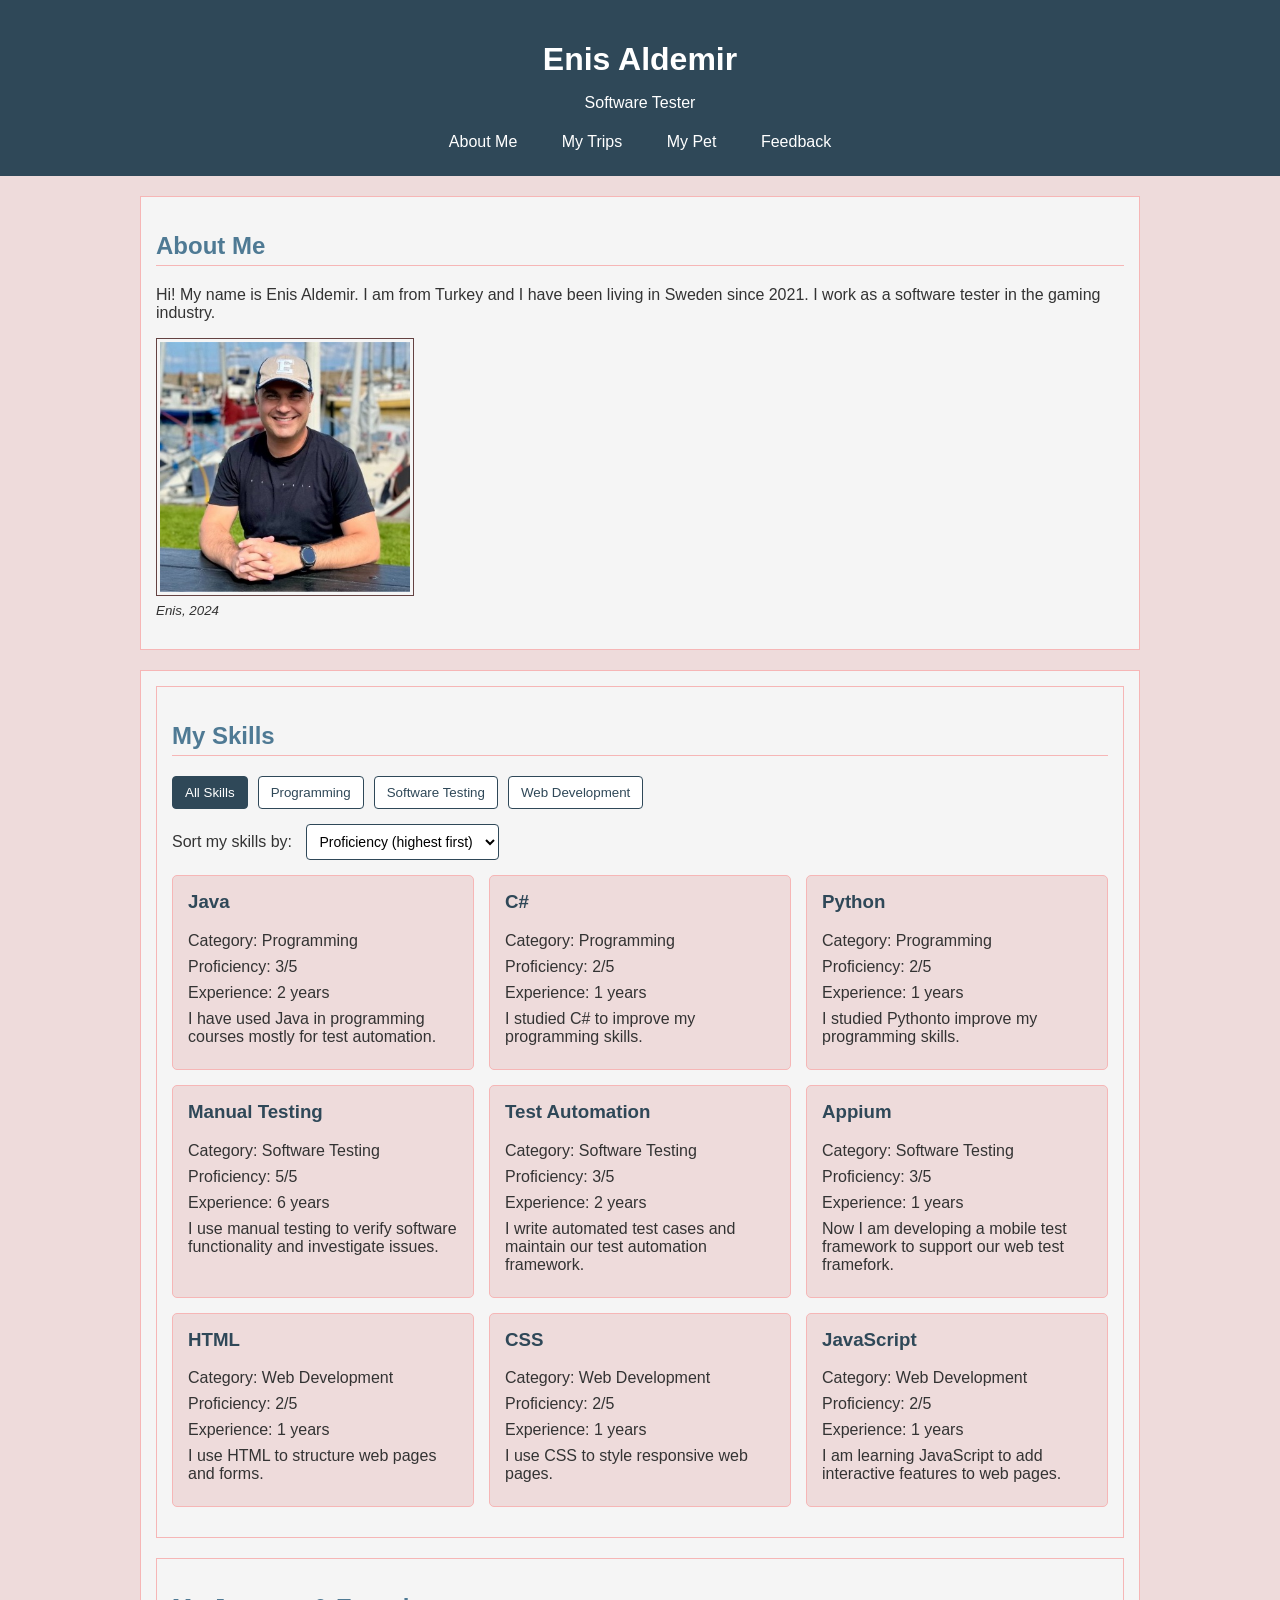
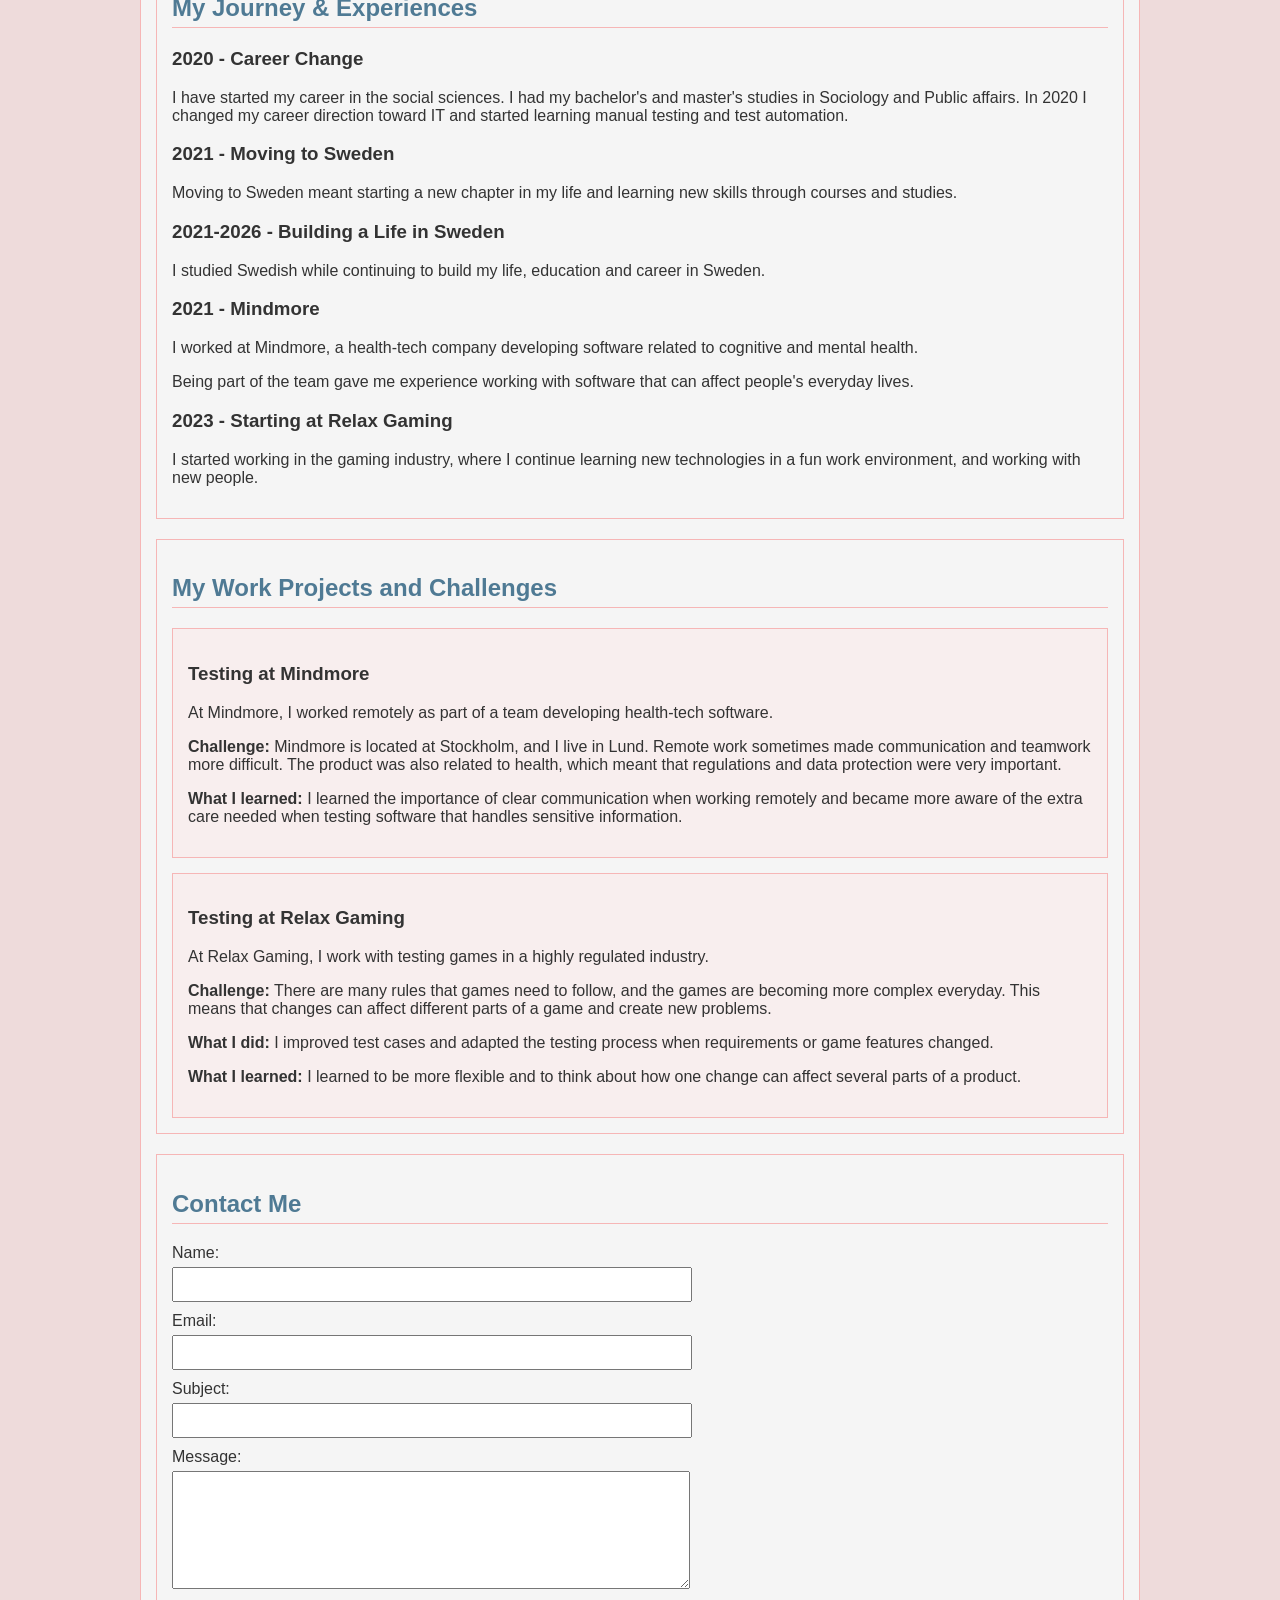
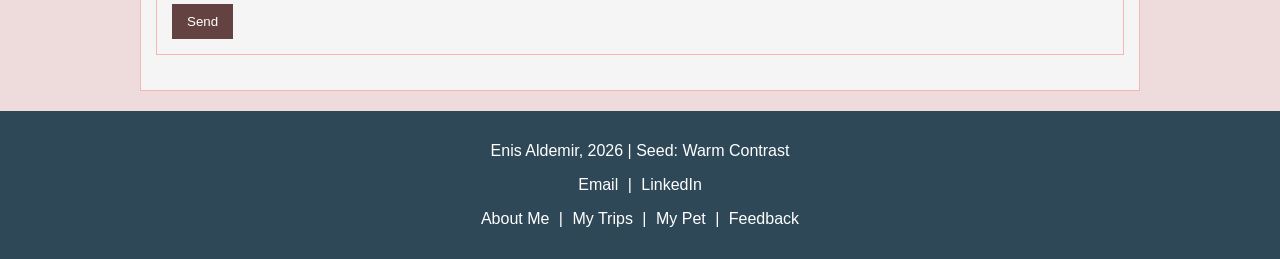
==== portfolio-website/index.html @ 662bd3ad "Rename folder name and reorganize Lab 1 and Lab 2 development screenshots" ====
<!DOCTYPE html>
<html lang="en">

<head>
    <meta charset="UTF-8">
    <meta name="description" content="My personal portfolio - Enis Aldemir">
    <meta name="viewport" content="width=device-width, initial-scale=1.0">
    <title>Enis Aldemir's Portfolio</title>
    <link rel="stylesheet" href="style.css">
</head>

<body>

    <header>
        <h1>Enis Aldemir</h1>
        <p>Software Tester</p>

        <nav>
            <a href="index.html">About Me</a>
            <a href="trips.html">My Trips</a>
            <a href="pet.html">My Pet</a>
            <a href="feedback.html">Feedback</a>
        </nav>
    </header>

    <main>
        <section>
            <h2>About Me</h2>
            <p> Hi! My name is Enis Aldemir. I am from Turkey and I have been
                living in Sweden since 2021. I work as a software tester
                in the gaming industry.
            </p>

            <figure>
                <img class="profile-image" src="./images/index/profile.jpeg" alt="Image of Enis">
                <figcaption>Enis, 2024</figcaption>
            </figure>
        </section>

        <section>
            <!-- <h2>My Skills</h2> -->

            <section id="skillsSection">
                <h2>My Skills</h2>

                <div id="skillFilters">
                    <button type="button" data-category="All" aria-pressed="true">
                        All Skills
                    </button>
                    <button type="button" data-category="Programming" aria-pressed="false">
                        Programming
                    </button>
                    <button type="button" data-category="Software Testing" aria-pressed="false">
                        Software Testing
                    </button>
                    <button type="button" data-category="Web Development" aria-pressed="false">
                        Web Development
                    </button>
                </div>

                <div id="skillSortControls">
                    <label for="skillSort">Sort my skills by:</label>

                    <select id="skillSort">
                        <option value="proficiency">Proficiency (highest first)</option>
                        <option value="experience">Experience (highest first)</option>
                        <option value="name">Name (A–Z)</option>
                    </select>
                </div>

                <p id="skillsCount" role="status" aria-live="polite"></p>

                <div id="skillsContainer"></div>

                <div id="skillsContainer"></div>

                <!-- Below hardcoded skills from Lab-1 are replaced with dynamic skills that will be pulled from skill.js file -->
                <!-- 
</section>
            <p>
                Since I am working in the IT industry, I try to keep myself up-to-date with some skills.
                I like learning & exploring new stuff and implementing them into my daily life.
            </p>
            <p>
                Here are some of my fancy skills
            </p>

            <h3>1. Manual and Automation Testing</h3>
            <p>Proficiency: Advanced</p>
            <p>
                I use manual and automated testing in my professional work.
            </p>

            <h3>2. Java</h3>
            <p>Proficiency: Intermediate</p>
            <p>
                I have used Java in programming studies and automation work.
            </p>

            <h3>3. C#</h3>
            <p>Proficiency: Intermediate</p>
            <p>
                I have studied C# and used it in programming exercises and projects.
            </p>

            <h3>4. Appium</h3>
            <p>Proficiency: Intermediate</p>
            <p>
                I have used Appium for mobile test automation.
            </p> -->

            </section>

            <section>
                <h2>My Journey & Experiences</h2>


                <h3>2020 - Career Change</h3>
                <p>
                    I have started my career in the social sciences. I had my bachelor's
                    and master's studies in Sociology and Public affairs.
                    In 2020 I changed my career direction toward IT and started learning
                    manual testing and test automation.
                </p>

                <h3>2021 - Moving to Sweden</h3>
                <p>
                    Moving to Sweden meant starting a new chapter in my life and learning
                    new skills through courses and studies.
                </p>

                <h3>2021-2026 - Building a Life in Sweden</h3>
                <p>
                    I studied Swedish while continuing to build my life,
                    education and career in Sweden.
                </p>

                <h3>2021 - Mindmore </h3>
                <p>
                    I worked at Mindmore, a health-tech company developing
                    software related to cognitive and mental health.
                </p>

                <p>
                    Being part of the team gave me experience working with
                    software that can affect people's everyday lives.
                </p>

                <h3>2023 - Starting at Relax Gaming</h3>
                <p>
                    I started working in the gaming industry, where I continue
                    learning new technologies in a fun work environment,
                    and working with new people.
                </p>

            </section>

            <section>
                <h2>My Work Projects and Challenges</h2>

                <article>
                    <h3>Testing at Mindmore</h3>

                    <p>
                        At Mindmore, I worked remotely as part of a team developing
                        health-tech software.
                    </p>

                    <p>
                        <strong>Challenge:</strong>
                        Mindmore is located at Stockholm, and I live in Lund. Remote work sometimes made
                        communication and
                        teamwork more difficult. The product was also related to health, which meant
                        that regulations and data protection were very important.
                    </p>

                    <p>
                        <strong>What I learned:</strong>
                        I learned the importance of clear communication when working
                        remotely and became more aware of the extra care needed when
                        testing software that handles sensitive information.
                    </p>
                </article>

                <article>
                    <h3>Testing at Relax Gaming</h3>

                    <p>
                        At Relax Gaming, I work with testing games in a highly
                        regulated industry.
                    </p>

                    <p>
                        <strong>Challenge:</strong>
                        There are many rules that games need to follow, and
                        the games are becoming more complex everyday. This means that changes can
                        affect different parts of a game and create new problems.
                    </p>

                    <p>
                        <strong>What I did:</strong>
                        I improved test cases and adapted the testing process when
                        requirements or game features changed.
                    </p>

                    <p>
                        <strong>What I learned:</strong>
                        I learned to be more flexible and to think about how one
                        change can affect several parts of a product.
                    </p>
                </article>
            </section>

            <section>
                <h2>Contact Me</h2>

                <form>
                    <label for="name">Name:</label>
                    <input type="text" id="name" name="name" required />

                    <label for="email">Email:</label>
                    <input type="email" id="email" name="email" required />

                    <label for="subject">Subject:</label>
                    <input type="text" id="subject" name="subject" required />

                    <label for="message">Message:</label>
                    <textarea id="message" name="message" required></textarea>

                    <input type="submit" value="Send" />
                </form>
            </section>

    </main>

    <footer>

        <p>Enis Aldemir, 2026 | Seed: Warm Contrast</p>

        <p>
            <a href="mailto:enisaldemir0@gmail.com">Email</a> |
            <a href="https://www.linkedin.com/in/enisaldemir/" target="_blank">LinkedIn</a>
        </p>

        <p>
            <a href="index.html">About Me</a> |
            <a href="trips.html">My Trips</a> |
            <a href="pet.html">My Pet</a> |
            <a href="feedback.html">Feedback</a>
        </p>


    </footer>

    <script src="skills.js"></script>

</body>

</html>
---- portfolio-website/style.css ----
/* General page CSS styling */
body {
    font-family: Arial, sans-serif;
    background-color: #eedbdb;
    color: #333333;
    margin: 0;
}

header {
    background-color: #2f4858;
    color: white;
    text-align: center;
    padding: 20px;
}

header h1 {
    margin-bottom: 5px;
}

nav {
    margin-top: 15px;
}

article {
    background-color: #f8eeee;
    border: 1px solid #f6b6b6;
    padding: 15px;
    margin-top: 15px;
}

/* Navigation and links styling */
nav a {
    color: white;
    text-decoration: none;
    display: inline-block;
    margin: 5px 20px;
    transition: color 0.5s;
}

nav a:hover {
    color: #f6b6b6;
}

nav a:focus {
    outline: 2px solid #f6b6b6;
}

main {
    width: 80%;
    max-width: 1000px;
    margin: 20px auto;
}

/* Main content */
section {
    background-color: whitesmoke;
    border: 1px solid #f6b6b6;
    padding: 15px;
    margin-bottom: 20px;
}

h2 {
    color: #4f7a94;
    border-bottom: 1px solid #f6b6b6;
    padding-bottom: 5px;
}

img {
    border: 1.5px solid #644242;
    padding: 3px;
}

/* Images grouped & styled here rather than the HTML pages */
.profile-image {
    width: 250px;
    max-width: 100%;
    height: auto;
}

.trip-image {
    width: 400px;
    max-width: 100%;
    height: auto;
}

.pet-image {
    width: 350px;
    max-width: 100%;
    height: auto;
}

figure {
    margin-left: 0;
}

figcaption {
    font-style: italic;
    font-size: smaller;
    margin-top: 3px;
}

/* Forms styling */
form label {
    display: block;
    margin-top: 10px;
}

form input {
    display: block;
    width: 60%;
    max-width: 500px;
    padding: 8px;
    margin-top: 5px;
}

form textarea {
    display: block;
    width: 60%;
    max-width: 500px;
    height: 100px;
    padding: 8px;
    margin-top: 5px;
}

input[type="submit"] {
    width: auto;
    margin-top: 15px;
    background-color: #644242;
    color: white;
    border: none;
    padding: 10px 15px;
    transition: background-color 0.5s;
}

input[type="submit"]:hover {
    background-color: #2f4858;
}

input[type="submit"]:focus {
    outline: 2px solid #4f7a94;
    background-color: #2f4858;
}

form input:focus,
form textarea:focus {
    outline: 2px solid #4f7a94;
}

/* Footer section styling */
footer {
    background-color: #2f4858;
    color: white;
    text-align: center;
    padding: 15px;
}

footer a {
    color: white;
    text-decoration: none;
    margin: 0 5px;
}

footer a:hover {
    color: #f6b6b6;
}

footer a:focus {
    outline: 2px solid #f6b6b6;
}



/* Tablet layout */
@media (max-width: 900px) {

    main {
        width: 90%;
    }

    .trip-image {
        width: 350px;
    }

    .pet-image {
        width: 300px;
    }

    form input {
        width: 75%;
    }

    form textarea {
        width: 75%;
    }
}

/* Mobile layout */
@media (max-width: 600px) {

    header {
        padding: 15px;
    }

    header h1 {
        font-size: 28px;
    }

    h2 {
        font-size: 22px;
    }

    h3 {
        font-size: 18px;
    }

    nav a {
        display: block;
        margin: 10px 0;
    }

    main {
        width: 92%;
    }

    section {
        padding: 10px;
    }

    .profile-image {
        width: 200px;
    }

    .trip-image {
        width: 100%;
    }

    .pet-image {
        width: 100%;
    }

    form input {
        width: 90%;
    }

    form textarea {
        width: 90%;
    }
}

/* Dynamic skill card section styling */
#skillsContainer {
    display: grid;
    grid-template-columns: repeat(auto-fit, minmax(min(100%, 250px), 1fr));
    gap: 15px;
    margin-top: 15px;
}

.skill-card {
    background-color: #eedbdb;
    border: 1px solid #f6b6b6;
    border-radius: 5px;
    padding: 15px;
}

.skill-card h3 {
    color: #2f4858;
    margin-top: 0;
}

.skill-card p {
    margin: 8px 0;
}

/* Filter buttons styling*/
#skillFilters {
    display: flex;
    flex-wrap: wrap;
    gap: 10px;
    margin: 15px 0;
}

#skillFilters button {
    padding: 8px 12px;
    background-color: white;
    color: #2f4858;
    border: 1px solid #2f4858;
    border-radius: 4px;
    cursor: pointer;
}

#skillFilters button[aria-pressed="true"] {
    background-color: #2f4858;
    color: white;
}

#skillFilters button:focus-visible {
    outline: 3px solid #4f7a94;
    outline-offset: 2px;
}

#skillSortControls {
    margin: 15px 0;
}

#skillSortControls label {
    margin-right: 10px;
}

#skillSort {
    padding: 8px;
    border: 1px solid #2f4858;
    border-radius: 4px;
    background-color: white;
    font-size: 14px;
}

#skillSort:focus-visible {
    outline: 3px solid #4f7a94;
    outline-offset: 2px;
}

#skillsCount {
    color: #2f4858;
    font-size: 14px;
    margin: 15px 0;
}
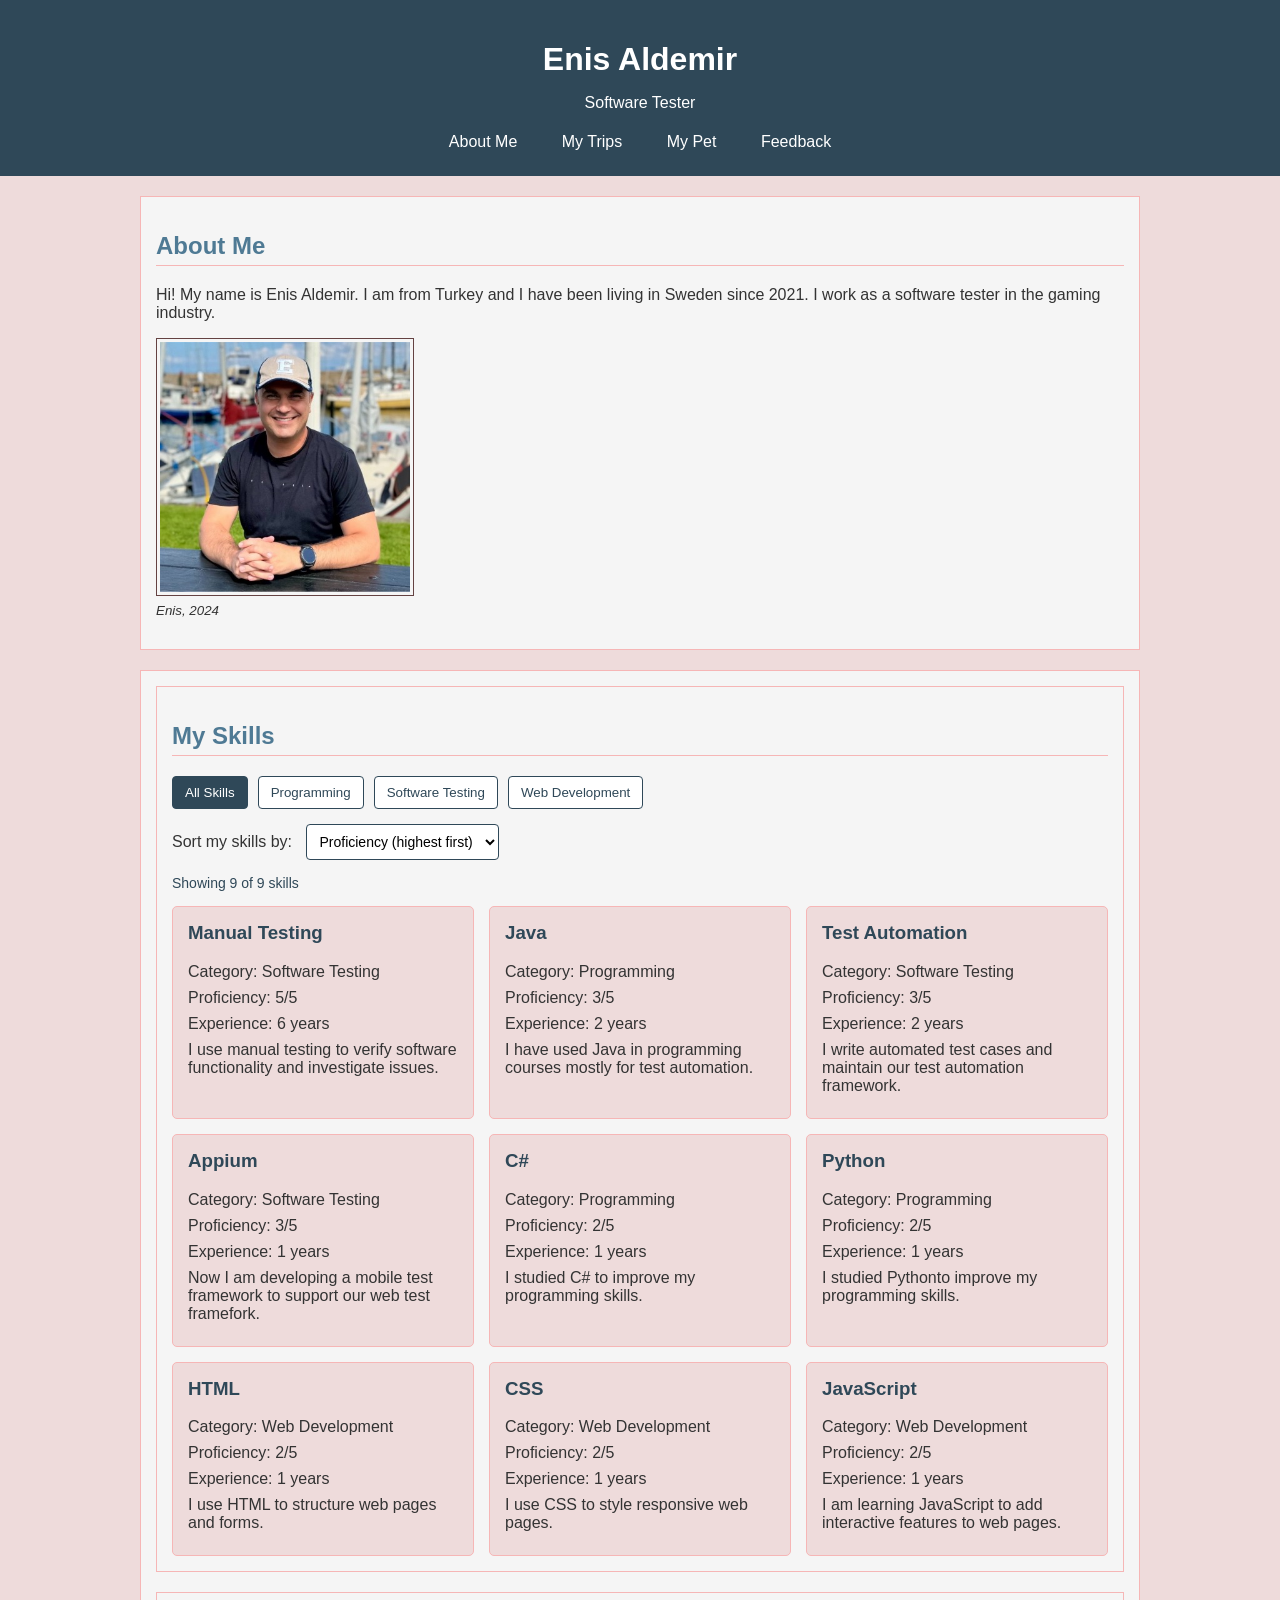
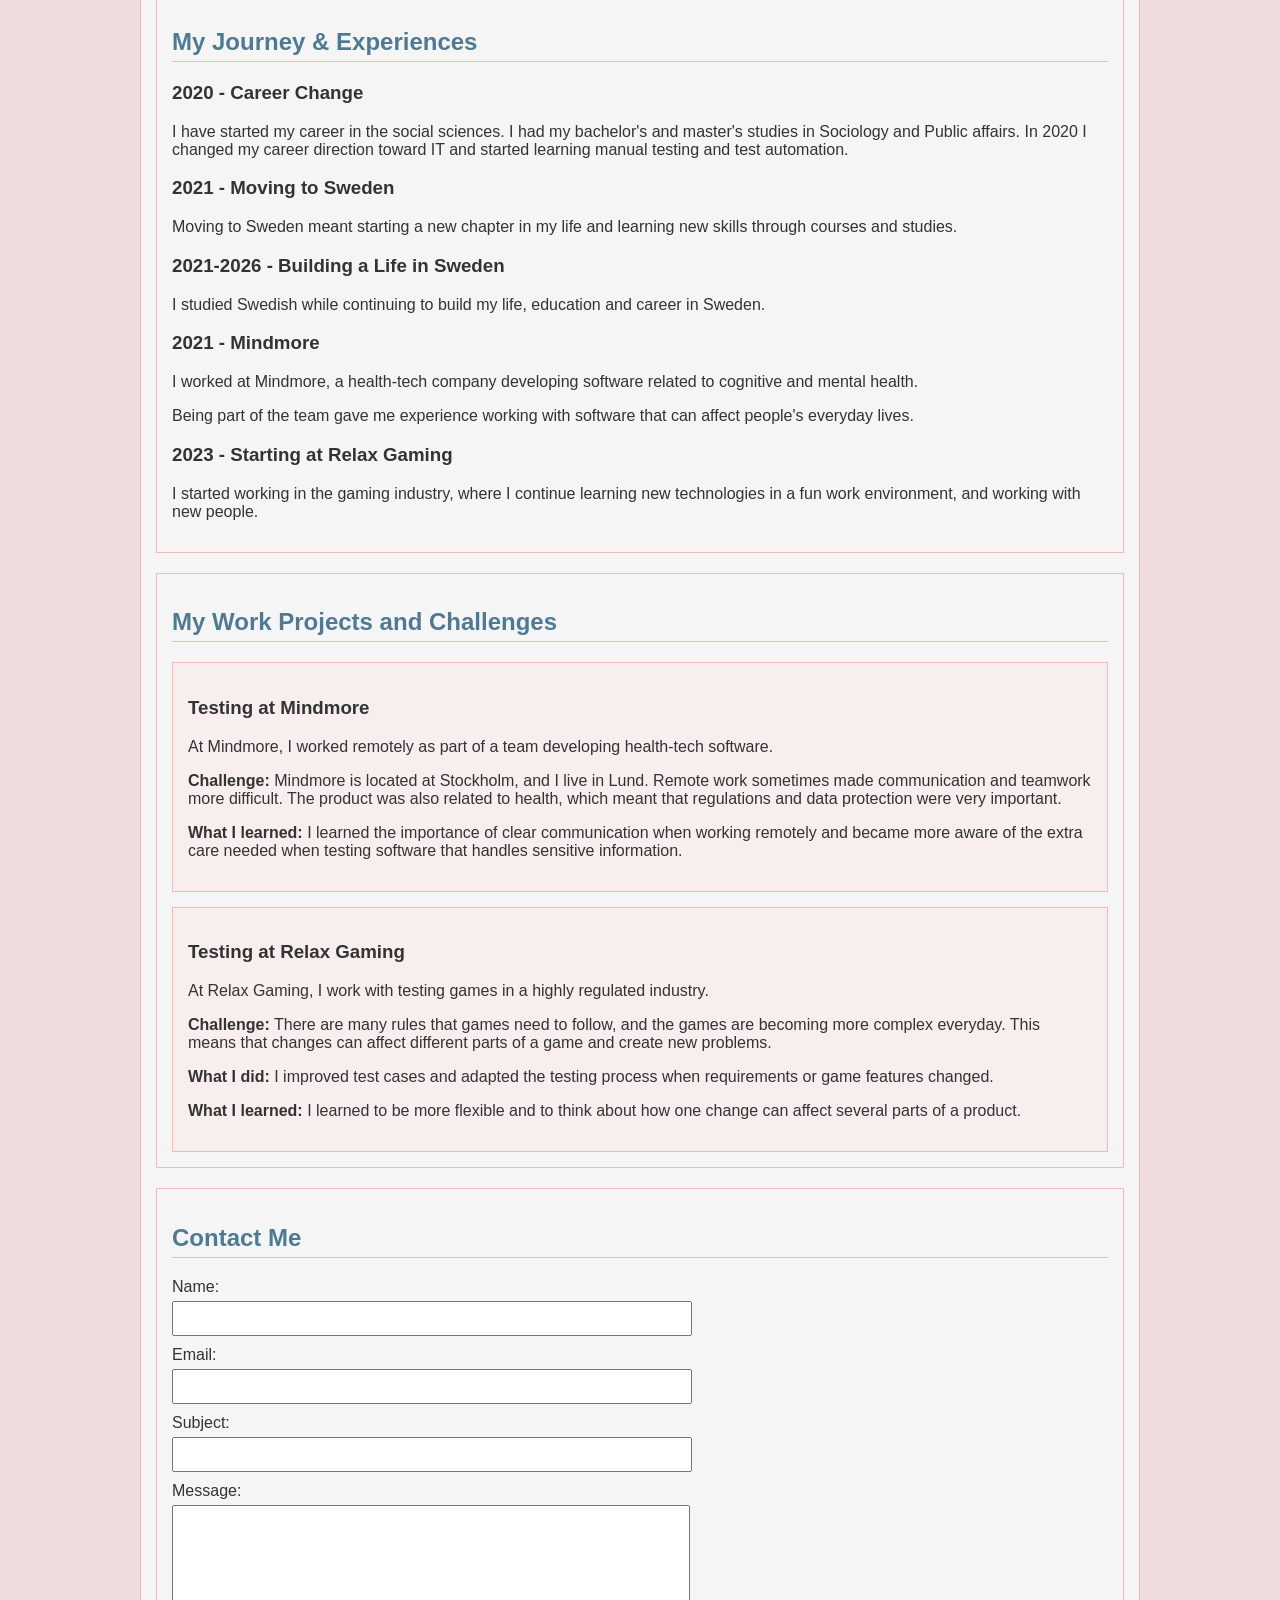
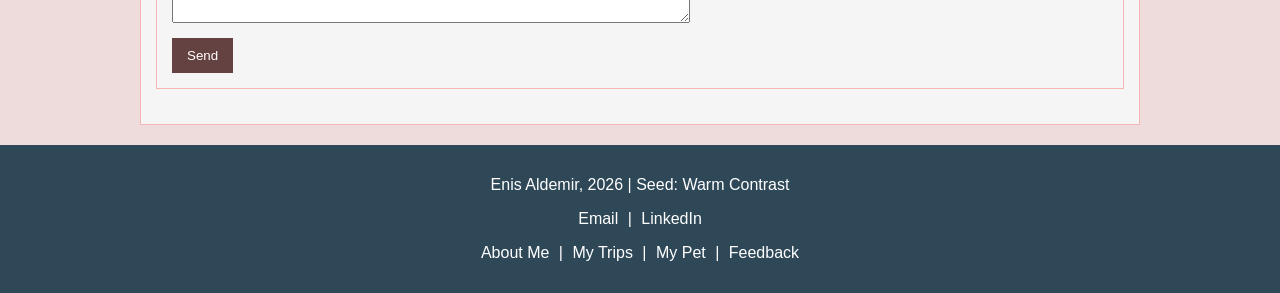
==== commit 65ffc8ee: "Fix sorting for initial skills and final polish in project documentation" ====
--- a/portfolio-website/index.html
+++ b/portfolio-website/index.html
@@ -72,8 +72,6 @@
 
                 <div id="skillsContainer"></div>
 
-                <div id="skillsContainer"></div>
-
                 <!-- Below hardcoded skills from Lab-1 are replaced with dynamic skills that will be pulled from skill.js file -->
                 <!-- 
 </section>
